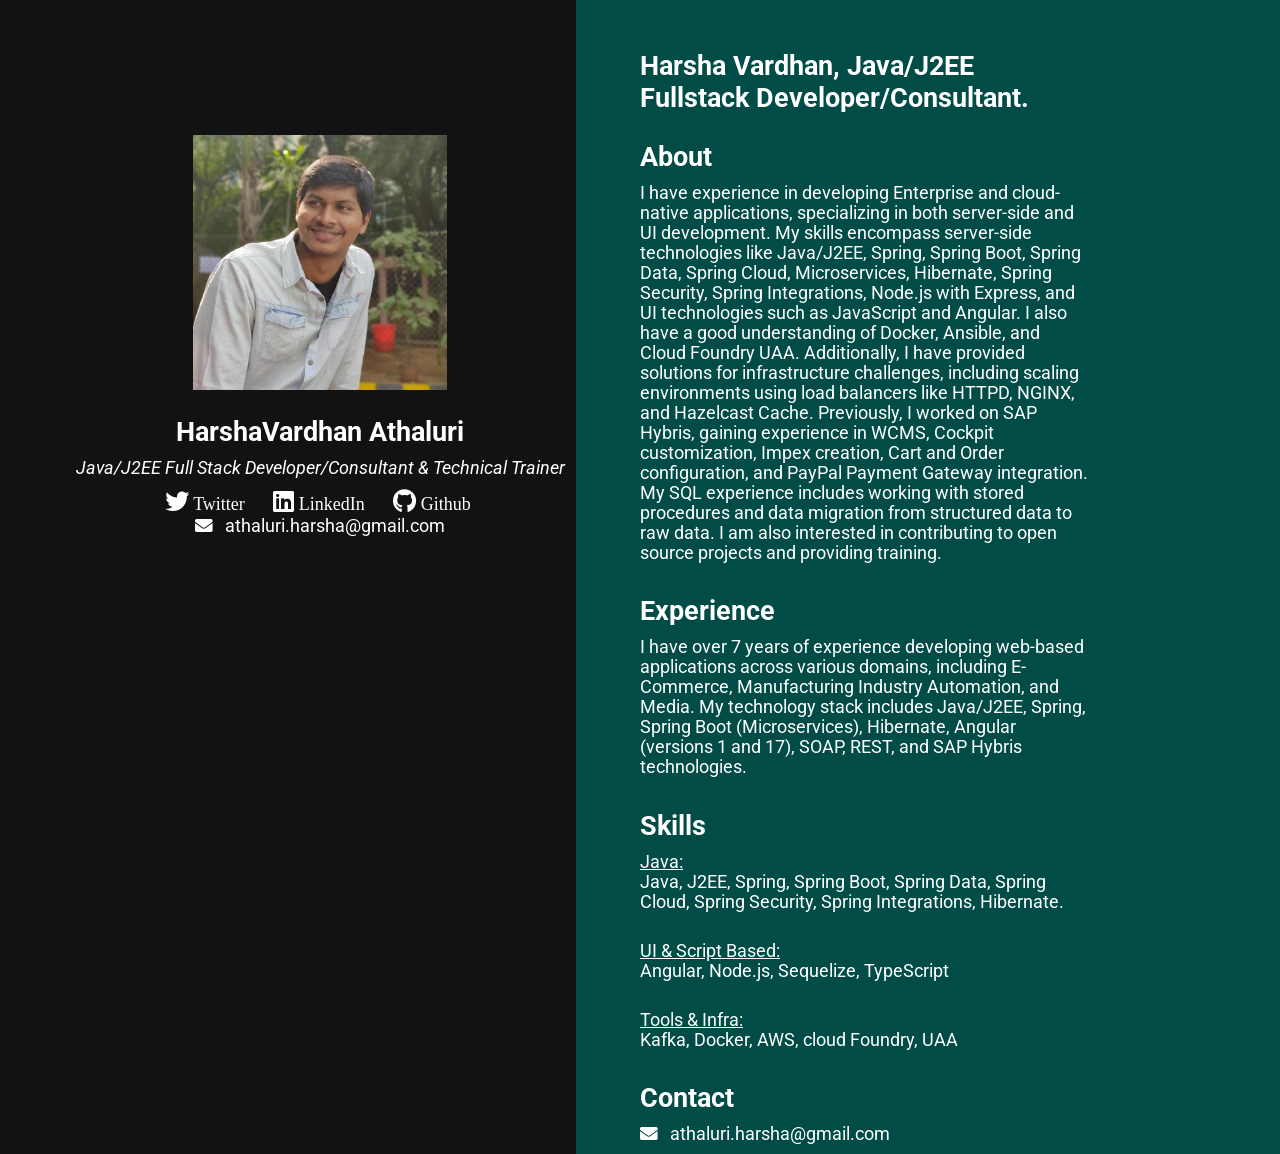
==== index.html @ 3965bd37 "email update" ====
<!DOCTYPE html>
<html lang="en">
<head>
    <meta charset="UTF-8">
    <meta name="viewport" content="width=device-width, initial-scale=1.0">
    <meta http-equiv="X-UA-Compatible" content="ie=edge">
    <link rel="stylesheet" href="https://use.fontawesome.com/releases/v5.4.1/css/all.css" integrity="sha384-5sAR7xN1Nv6T6+dT2mhtzEpVJvfS3NScPQTrOxhwjIuvcA67KV2R5Jz6kr4abQsz" crossorigin="anonymous">
    <link rel="stylesheet" href="style.css">
    <title>Harsha Vardhan Achary Athaluri</title>
</head>
<body>
    <div class="grid-2">
        <div class="section-1">
            <img src="./gitprofile.jpg" height="25%"></br>
            
            <h2>HarshaVardhan Athaluri</h2>
            <p><i>Java/J2EE Full Stack Developer/Consultant & Technical Trainer</i></p>
            <a href="https://twitter.com/HarshaV18578153" target="_blank"><i class="fab fa-twitter"><span class="icontext">&nbsp;Twitter&nbsp;</span></i></a>
            <a href="https://www.linkedin.com/in/harshavardhan-athaluri-java-j2ee-full-stack-developer-096561122/" target="_blank"><i class="fab fa-linkedin"><span class="icontext">&nbsp;LinkedIn&nbsp;</span></i></a>
            <a href="https://github.com/HarshaVardhanAcharyAthaluri" target="_blank"><i class="fab fa-github" ><span class="icontext">&nbsp;Github&nbsp;</span></i></a>
            <p><i class="fa fa-envelope"></i>&nbsp;&nbsp; athaluri.harsha@gmail.com</p>
        </div>
        <div class="section-2">
            <h2>Harsha Vardhan, Java/J2EE Fullstack Developer/Consultant. </h2>
            <h3>About</h3>
              <p>I have experience in developing Enterprise and cloud-native applications, specializing in both server-side and UI development. My skills encompass server-side technologies like Java/J2EE, Spring, Spring Boot, Spring Data, Spring Cloud, Microservices, Hibernate, Spring Security, Spring Integrations, Node.js with Express, and UI technologies such as JavaScript and Angular. I also have a good understanding of Docker, Ansible, and Cloud Foundry UAA. Additionally, I have provided solutions for infrastructure challenges, including scaling environments using load balancers like HTTPD, NGINX, and Hazelcast Cache. Previously, I worked on SAP Hybris, gaining experience in WCMS, Cockpit customization, Impex creation, Cart and Order configuration, and PayPal Payment Gateway integration. My SQL experience includes working with stored procedures and data migration from structured data to raw data. I am also interested in contributing to open source projects and providing training.</p>
            <h2>Experience</h2>
            <p>I have over 7 years of experience developing web-based applications across various domains, including E-Commerce, Manufacturing Industry Automation, and Media. My technology stack includes Java/J2EE, Spring, Spring Boot (Microservices), Hibernate, Angular (versions 1 and 17), SOAP, REST, and SAP Hybris technologies.</p>

            <h2>Skills</h2>
            <p><u>Java:</u></br>
            Java, J2EE, Spring, Spring Boot, Spring Data, Spring Cloud, Spring Security, Spring Integrations, Hibernate.
        </p>
    </br>
        <p><u>UI & Script Based:</u></br>
        Angular, Node.js, Sequelize, TypeScript
        </p>
    </br>
        <p><u>Tools & Infra:</u></br>
            Kafka, Docker, AWS, cloud Foundry, UAA
        </p>
                 <!-- <h2>Projects</h2>
            <a href="#">Project 1</a>
            <a href="#">Project 2</a>
            <a href="#">Project 3</a>
            <a href="#">Project 4</a>
            <a href="#">Project 5</a> -->
            <h2>Contact</h2>
            <p><i class="fa fa-envelope"></i>&nbsp;&nbsp; athaluri.harsha@gmail.com</p>
        </div>
    </div>
</body>
</html>
---- style.css ----
/* global */
@import url('https://fonts.googleapis.com/css?family=Roboto');

.grid-2{
    display: grid;
    grid-template-columns: repeat(2,1fr);
}

body{
    margin: 0;
    padding: 0;
    font-family: 'Roboto', sans-serif;
    background-color: #101214;
    color: #fff;
    width: 100%;
  min-height: 100vh;
  background: linear-gradient(
    to right,
    #101214 0vh 0vw,
    #101214 45vh 45vw,
    #014c47 45vh 45vw,
    #014c47 100vh 100vw
  );
  display: flex;
  justify-content: center;
  align-items: center;

}
.icontext{
    font-size: large;
}
h2,.white{
    color: #fff;
}
h3,.white{
    color: #fff;
}
a{
    color: #fff;
    text-decoration: none;
}
/* section 1 */
.section-1{
    padding-top: 15vh;
    text-align: center;
}

.section-1 p{
    font-size: 1.1rem;
    padding-bottom: 10px;
    margin:0;
}

.section-1 h2{
    font-size: 1.7rem;
    margin-bottom: 10px;
}

.section-1 a{
    font-size: 1.5rem;
    padding: 10px;
}
/* section 2 */
.section-2{
    padding-top: 3vh;
    width: 70%;
}

.section-2 h2{
    font-size: 1.7rem;
    margin-bottom: 10px;
}
.section-2 h3{
    font-size: 1.7rem;
    margin-bottom: 10px;
}
.section-2 p{
    font-size: 1.1rem;
    padding-bottom: 10px;
    margin:0;
}

.section-2 a{
    display: block;
    padding: 5px;
    font-size: 1.2rem;
    padding-left: 0;
    width: 100px;
}
/* animations / utilities */
.section-2 a:hover{
    font-size: 1.3rem;
    color: #fff;
    cursor: pointer;
    transition: 0.2s;
}

.section-1 a:hover{
    color: #fff;
    cursor: pointer;
    transition: 0.3s;
}

.white:hover{
    position: relative;
    padding-left: 10px;
}

/* media queres */
@media(max-width:780px){
    .grid-2{
        grid-template-columns: 1fr;
    }
    .section-1{
        padding:0;
        padding-top: 5rem;
    }
    .section-2{
        padding: 0;
        padding-left: 1.5rem;
        padding-top: 2rem;
		margin-top: -250px;
    }
}
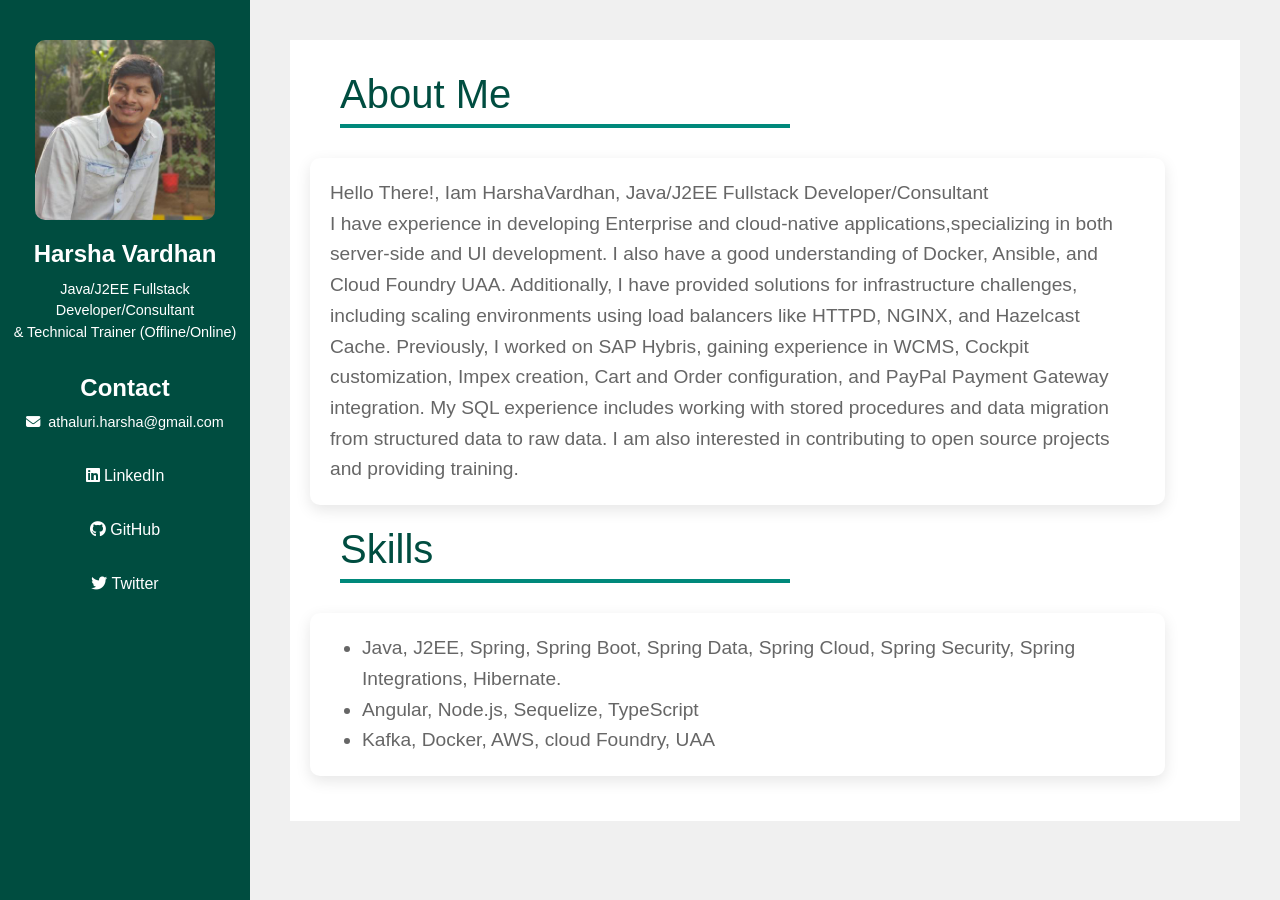
==== commit 85b4113c: "portfolio bootstrap intigration" ====
--- a/index.html
+++ b/index.html
@@ -1,53 +1,59 @@
 <!DOCTYPE html>
 <html lang="en">
 <head>
-    <meta charset="UTF-8">
-    <meta name="viewport" content="width=device-width, initial-scale=1.0">
-    <meta http-equiv="X-UA-Compatible" content="ie=edge">
-    <link rel="stylesheet" href="https://use.fontawesome.com/releases/v5.4.1/css/all.css" integrity="sha384-5sAR7xN1Nv6T6+dT2mhtzEpVJvfS3NScPQTrOxhwjIuvcA67KV2R5Jz6kr4abQsz" crossorigin="anonymous">
-    <link rel="stylesheet" href="style.css">
-    <title>Harsha Vardhan Achary Athaluri</title>
+  <meta charset="UTF-8">
+  <meta name="viewport" content="width=device-width, initial-scale=1.0">
+  <title>Harsha's Portfolio</title>
+  <link href="https://cdn.jsdelivr.net/npm/bootstrap@5.3.0-alpha1/dist/css/bootstrap.min.css" rel="stylesheet">
+  <link rel="stylesheet" href="https://cdnjs.cloudflare.com/ajax/libs/font-awesome/6.1.1/css/all.min.css">
+  <link rel="stylesheet" href="style.css">
 </head>
 <body>
-    <div class="grid-2">
-        <div class="section-1">
-            <img src="./gitprofile.jpg" height="25%"></br>
-            
-            <h2>HarshaVardhan Athaluri</h2>
-            <p><i>Java/J2EE Full Stack Developer/Consultant & Technical Trainer</i></p>
-            <a href="https://twitter.com/HarshaV18578153" target="_blank"><i class="fab fa-twitter"><span class="icontext">&nbsp;Twitter&nbsp;</span></i></a>
-            <a href="https://www.linkedin.com/in/harshavardhan-athaluri-java-j2ee-full-stack-developer-096561122/" target="_blank"><i class="fab fa-linkedin"><span class="icontext">&nbsp;LinkedIn&nbsp;</span></i></a>
-            <a href="https://github.com/HarshaVardhanAcharyAthaluri" target="_blank"><i class="fab fa-github" ><span class="icontext">&nbsp;Github&nbsp;</span></i></a>
-            <p><i class="fa fa-envelope"></i>&nbsp;&nbsp; athaluri.harsha@gmail.com</p>
+
+  <!-- Sidebar Profile Section -->
+  <div class="side-profile">
+    <img src="gitprofile.jpg" alt="Profile Picture">
+    <h1>Harsha Vardhan</h1>
+    <p>Java/J2EE Fullstack Developer/Consultant </br>& Technical Trainer (Offline/Online)</p>
+    <div class="social-icons">
+      <h1>Contact</h1>
+      <p><i class="fas fa-envelope"></i>&nbsp; athaluri.harsha@gmail.com</p>
+      <p><a href="https://www.linkedin.com/in/harshavardhan-athaluri-java-j2ee-full-stack-developer-096561122/" target="_blank"><i class="fab fa-linkedin"></i>&nbsp;LinkedIn</a></p>
+      <p><a href="https://github.com/HarshaVardhanAcharyAthaluri" target="_blank"><i class="fab fa-github"></i>&nbsp;GitHub</a></p>
+      <p><a href="https://x.com/HarshaV18578153" target="_blank"><i class="fab fa-twitter"></i>&nbsp;Twitter</a></p>
+    </div>
+  </div>
+
+  <!-- Main Content Section -->
+  <div class="main-content">
+    
+    <!-- About Me Section -->
+    <section id="about">
+      <h2>About Me</h2>
+      <div class="experience-item">
+      <p>Hello There!, Iam HarshaVardhan, Java/J2EE Fullstack Developer/Consultant</br>
+        I have experience in developing Enterprise and cloud-native applications,specializing in both server-side and UI development.
+        I also have a good understanding of Docker, Ansible, and Cloud Foundry UAA. Additionally, 
+        I have provided solutions for infrastructure challenges, including scaling environments using load balancers like HTTPD, NGINX, and Hazelcast Cache. Previously, I worked on SAP Hybris, gaining experience in WCMS, Cockpit customization, Impex creation, Cart and Order configuration, and PayPal Payment Gateway integration. My SQL experience includes working with stored procedures and data migration from structured data to raw data. I am also interested in contributing to open source projects and providing training.
+    </p>
+    </div>
+        <h2>Skills</h2>
+        <div class="experience-item">
+        <p>
+            <ul>
+                <li>
+                    Java, J2EE, Spring, Spring Boot, Spring Data, Spring Cloud, Spring Security, Spring Integrations, Hibernate.
+                </li>
+                <li>
+                    Angular, Node.js, Sequelize, TypeScript
+                </li>
+                <li>
+                    Kafka, Docker, AWS, cloud Foundry, UAA
+                </li>
+            </ul>
+        </p>
         </div>
-        <div class="section-2">
-            <h2>Harsha Vardhan, Java/J2EE Fullstack Developer/Consultant. </h2>
-            <h3>About</h3>
-              <p>I have experience in developing Enterprise and cloud-native applications, specializing in both server-side and UI development. My skills encompass server-side technologies like Java/J2EE, Spring, Spring Boot, Spring Data, Spring Cloud, Microservices, Hibernate, Spring Security, Spring Integrations, Node.js with Express, and UI technologies such as JavaScript and Angular. I also have a good understanding of Docker, Ansible, and Cloud Foundry UAA. Additionally, I have provided solutions for infrastructure challenges, including scaling environments using load balancers like HTTPD, NGINX, and Hazelcast Cache. Previously, I worked on SAP Hybris, gaining experience in WCMS, Cockpit customization, Impex creation, Cart and Order configuration, and PayPal Payment Gateway integration. My SQL experience includes working with stored procedures and data migration from structured data to raw data. I am also interested in contributing to open source projects and providing training.</p>
-            <h2>Experience</h2>
-            <p>I have over 7 years of experience developing web-based applications across various domains, including E-Commerce, Manufacturing Industry Automation, and Media. My technology stack includes Java/J2EE, Spring, Spring Boot (Microservices), Hibernate, Angular (versions 1 and 17), SOAP, REST, and SAP Hybris technologies.</p>
-
-            <h2>Skills</h2>
-            <p><u>Java:</u></br>
-            Java, J2EE, Spring, Spring Boot, Spring Data, Spring Cloud, Spring Security, Spring Integrations, Hibernate.
-        </p>
-    </br>
-        <p><u>UI & Script Based:</u></br>
-        Angular, Node.js, Sequelize, TypeScript
-        </p>
-    </br>
-        <p><u>Tools & Infra:</u></br>
-            Kafka, Docker, AWS, cloud Foundry, UAA
-        </p>
-                 <!-- <h2>Projects</h2>
-            <a href="#">Project 1</a>
-            <a href="#">Project 2</a>
-            <a href="#">Project 3</a>
-            <a href="#">Project 4</a>
-            <a href="#">Project 5</a> -->
-            <h2>Contact</h2>
-            <p><i class="fa fa-envelope"></i>&nbsp;&nbsp; athaluri.harsha@gmail.com</p>
-        </div>
-    </div>
+    </section>
+  </div>
 </body>
 </html>
--- a/style.css
+++ b/style.css
@@ -1,124 +1,183 @@
-/* global */
-@import url('https://fonts.googleapis.com/css?family=Roboto');
-
-.grid-2{
-    display: grid;
-    grid-template-columns: repeat(2,1fr);
-}
-
-body{
+body {
+    font-family: 'Poppins', sans-serif;
+    scroll-behavior: smooth;
+    color: #333;
+    background-color: #f0f0f0;
     margin: 0;
     padding: 0;
-    font-family: 'Roboto', sans-serif;
-    background-color: #101214;
-    color: #fff;
-    width: 100%;
-  min-height: 100vh;
-  background: linear-gradient(
-    to right,
-    #101214 0vh 0vw,
-    #101214 45vh 45vw,
-    #014c47 45vh 45vw,
-    #014c47 100vh 100vw
-  );
-  display: flex;
-  justify-content: center;
-  align-items: center;
+  }
 
-}
-.icontext{
-    font-size: large;
-}
-h2,.white{
-    color: #fff;
-}
-h3,.white{
-    color: #fff;
-}
-a{
-    color: #fff;
+  /* Layout with Profile Picture and Name on the Left */
+  .side-profile {
+    position: fixed;
+    top: 0;
+    left: 0;
+    height: 100%;
+    width: 250px;
+    background-color: #004d40;
+    display: flex;
+    flex-direction: column;
+    align-items: center;
+    padding-top: 40px;
+    color: white;
+  }
+  .side-profile img {
+    width: 180px; /* Bigger square image */
+    height: 180px;
+    border-radius: 10px; /* Square image with soft rounded corners */
+    margin-bottom: 20px;
+    transition: transform 0.3s ease;
+  }
+  .side-profile img:hover {
+    transform: scale(1.1);
+  }
+  .side-profile h1 {
+    font-size: 1.5rem;
+    font-weight: bold;
+    text-align: center;
+    margin-bottom: 10px;
+  }
+  .side-profile p {
+    text-align: center;
+    margin-bottom: 30px;
+    font-size: 0.9rem;
+  }
+
+  /* Social Media Icons */
+  .social-icons a {
     text-decoration: none;
-}
-/* section 1 */
-.section-1{
-    padding-top: 15vh;
+    font-size: 1rem;
+    color: white;
+    margin: 0 10px;
+    transition: color 0.3s ease, transform 0.3s ease;
+    
+  }
+  .social-icons a:hover {
+    color: #00897b;
+    transform: scale(1.2);
+  }
+
+  /* Main Content Section */
+  .main-content {
+    margin-left: 250px;
+    padding: 40px;
+  }
+  
+  /* Section Layout */
+  section {
+    padding: 50px 0;
+  }
+  h2 {
+    text-align: left;
+    font-size: 2.5rem;
+    margin-bottom: 40px;
+    position: relative;
+    color: #004d40;
+    margin-left:50px
+  }
+  h2::after {
+    content: '';
+    width: 50%;
+    height: 4px;
+    background: #00897b;
+    position: absolute;
+    left: 25%;
+    bottom: -10px;
+    transform: translateX(-50%);
+  }
+
+  /* About Me Section */
+  #about {
+    background-color: white;
+    padding-bottom: 25px;
+    padding-top: 30px;
+    text-align: left;
+  }
+  #about p {
+    font-size: 1.2rem;
+    line-height: 1.6;
+    max-width: 1020px;
+    margin: 0 auto;
+    color: #666;
+    
+  }
+  #about ul {
+    font-size: 1.2rem;
+    line-height: 1.6;
+    max-width: 1020px;
+    margin: 0 auto;
+    color: #666;
+  }
+
+  /* Skills Section */
+  #skills {
+    background-color: #004d40;
+    color: white;
+  }
+  .skill-box {
+    background-color: #00695c;
+    padding: 15px;
+    border-radius: 10px;
+    margin-bottom: 20px;
+    transition: transform 0.3s ease, background-color 0.3s ease;
+  }
+  .skill-box:hover {
+    transform: translateY(-10px);
+    background-color: #00897b;
+  }
+  .skill-bar {
+    background-color: white;
+    height: 25px;
+    border-radius: 5px;
+    margin-top: 10px;
+    transition: width 0.3s ease;
+  }
+
+  /* Experience Section */
+  #experience {
+    background-color: #f4f4f4;
+    text-align: left;
+    padding-bottom: 25px;
+    padding-top: 30px;
+  }
+  .experience-item {
+    margin-left: 20px;
+    width: 90%;
+    background-color: white;
+    padding: 20px;
+    border-radius: 10px;
+    margin-bottom: 20px;
+    box-shadow: 0 5px 15px rgba(0,0,0,0.1);
+    transition: box-shadow 0.3s ease, transform 0.3s ease;
+  }
+  .experience-item:hover {
+    box-shadow: 0 8px 20px rgba(0,0,0,0.15);
+   /* transform: translateY(-10px) translateX(10px);*/
+  }
+
+  /* Footer */
+  footer {
     text-align: center;
-}
+    padding: 30px;
+    background-color: #004d40;
+    color: white;
+    margin-top: 50px;
+  }
+  footer p {
+    margin: 0;
+    font-size: 1rem;
+  }
 
-.section-1 p{
-    font-size: 1.1rem;
-    padding-bottom: 10px;
-    margin:0;
-}
-
-.section-1 h2{
-    font-size: 1.7rem;
-    margin-bottom: 10px;
-}
-
-.section-1 a{
-    font-size: 1.5rem;
-    padding: 10px;
-}
-/* section 2 */
-.section-2{
-    padding-top: 3vh;
-    width: 70%;
-}
-
-.section-2 h2{
-    font-size: 1.7rem;
-    margin-bottom: 10px;
-}
-.section-2 h3{
-    font-size: 1.7rem;
-    margin-bottom: 10px;
-}
-.section-2 p{
-    font-size: 1.1rem;
-    padding-bottom: 10px;
-    margin:0;
-}
-
-.section-2 a{
-    display: block;
-    padding: 5px;
-    font-size: 1.2rem;
-    padding-left: 0;
-    width: 100px;
-}
-/* animations / utilities */
-.section-2 a:hover{
-    font-size: 1.3rem;
-    color: #fff;
-    cursor: pointer;
-    transition: 0.2s;
-}
-
-.section-1 a:hover{
-    color: #fff;
-    cursor: pointer;
-    transition: 0.3s;
-}
-
-.white:hover{
-    position: relative;
-    padding-left: 10px;
-}
-
-/* media queres */
-@media(max-width:780px){
-    .grid-2{
-        grid-template-columns: 1fr;
+  /* Responsive Design */
+  @media (max-width: 768px) {
+    .side-profile {
+      width: 100%;
+      height: auto;
+      padding-bottom: 20px;
+      position: relative;
     }
-    .section-1{
-        padding:0;
-        padding-top: 5rem;
+    .main-content {
+      margin-left: 0;
+      padding: 20px;
     }
-    .section-2{
-        padding: 0;
-        padding-left: 1.5rem;
-        padding-top: 2rem;
-		margin-top: -250px;
-    }
-}+  }
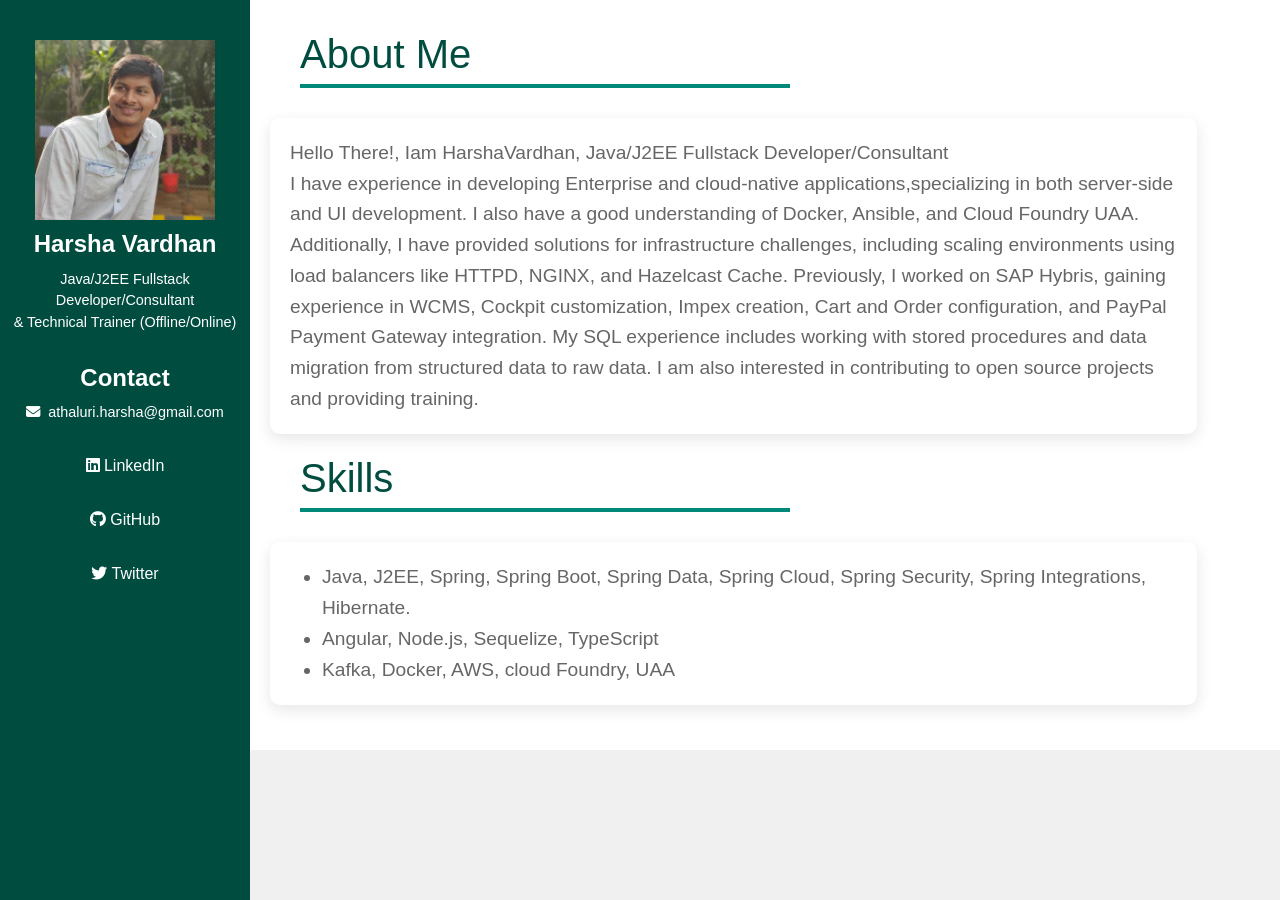
==== commit d344ddae: "square image" ====
--- a/index.html
+++ b/index.html
@@ -28,7 +28,7 @@
   <div class="main-content">
     
     <!-- About Me Section -->
-    <section id="about">
+  <section id="about">
       <h2>About Me</h2>
       <div class="experience-item">
       <p>Hello There!, Iam HarshaVardhan, Java/J2EE Fullstack Developer/Consultant</br>
--- a/style.css
+++ b/style.css
@@ -22,14 +22,9 @@
     color: white;
   }
   .side-profile img {
-    width: 180px; /* Bigger square image */
+    width: 180px; 
     height: 180px;
-    border-radius: 10px; /* Square image with soft rounded corners */
-    margin-bottom: 20px;
-    transition: transform 0.3s ease;
-  }
-  .side-profile img:hover {
-    transform: scale(1.1);
+    margin-bottom: 10px;
   }
   .side-profile h1 {
     font-size: 1.5rem;
@@ -60,7 +55,6 @@
   /* Main Content Section */
   .main-content {
     margin-left: 250px;
-    padding: 40px;
   }
   
   /* Section Layout */
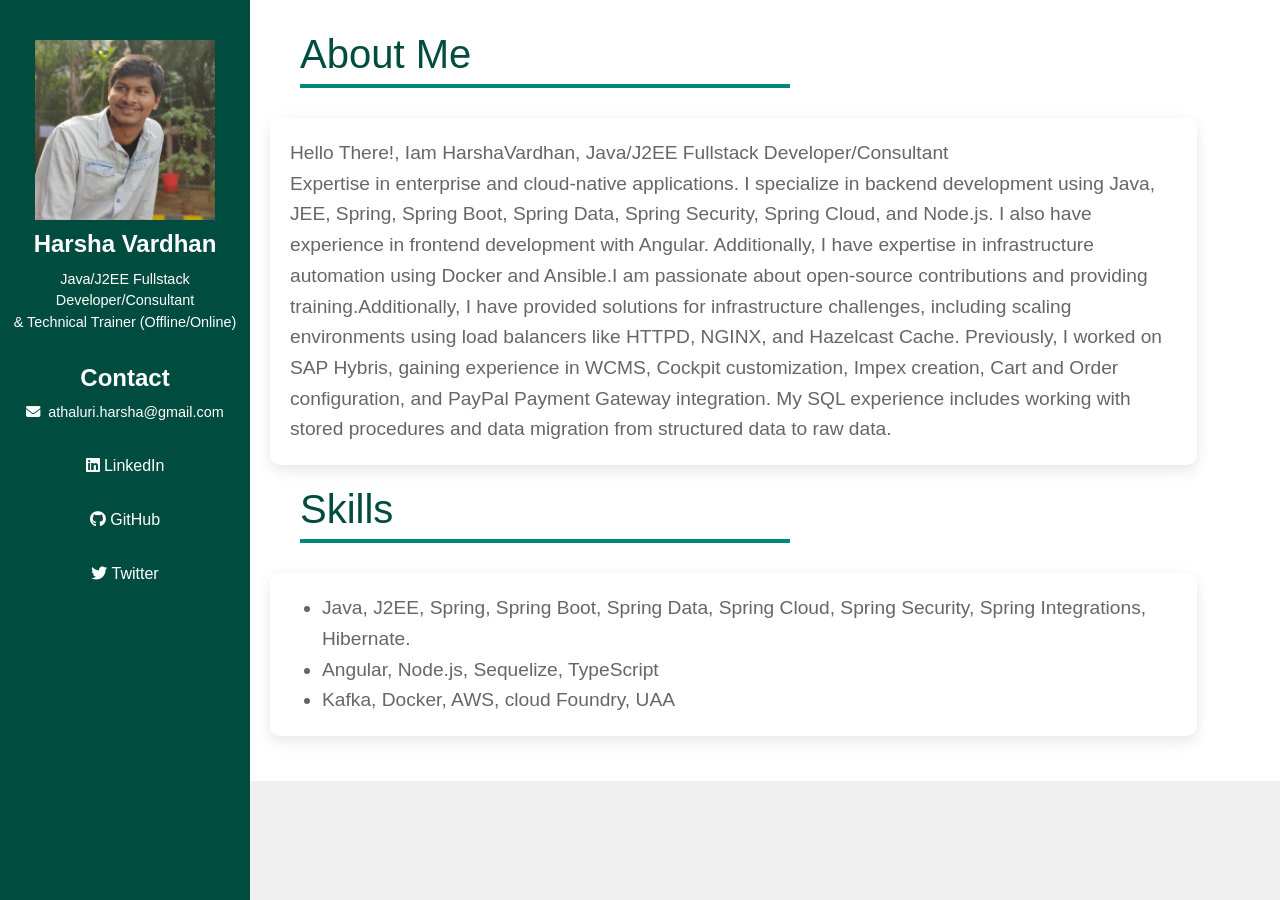
==== commit 931c8dec: "Update index.html" ====
--- a/index.html
+++ b/index.html
@@ -20,7 +20,7 @@
       <p><i class="fas fa-envelope"></i>&nbsp; athaluri.harsha@gmail.com</p>
       <p><a href="https://www.linkedin.com/in/harshavardhan-athaluri-java-j2ee-full-stack-developer-096561122/" target="_blank"><i class="fab fa-linkedin"></i>&nbsp;LinkedIn</a></p>
       <p><a href="https://github.com/HarshaVardhanAcharyAthaluri" target="_blank"><i class="fab fa-github"></i>&nbsp;GitHub</a></p>
-      <p><a href="https://x.com/HarshaV18578153" target="_blank"><i class="fab fa-twitter"></i>&nbsp;Twitter</a></p>
+      <p><a href="https://x.com/HarshaAthaluri" target="_blank"><i class="fab fa-twitter"></i>&nbsp;Twitter</a></p>
     </div>
   </div>
 
@@ -32,9 +32,8 @@
       <h2>About Me</h2>
       <div class="experience-item">
       <p>Hello There!, Iam HarshaVardhan, Java/J2EE Fullstack Developer/Consultant</br>
-        I have experience in developing Enterprise and cloud-native applications,specializing in both server-side and UI development.
-        I also have a good understanding of Docker, Ansible, and Cloud Foundry UAA. Additionally, 
-        I have provided solutions for infrastructure challenges, including scaling environments using load balancers like HTTPD, NGINX, and Hazelcast Cache. Previously, I worked on SAP Hybris, gaining experience in WCMS, Cockpit customization, Impex creation, Cart and Order configuration, and PayPal Payment Gateway integration. My SQL experience includes working with stored procedures and data migration from structured data to raw data. I am also interested in contributing to open source projects and providing training.
+        Expertise in enterprise and cloud-native applications. I specialize in backend development using Java, JEE, Spring, Spring Boot, Spring Data, Spring Security, Spring Cloud, and Node.js. I also have experience in frontend development with Angular. Additionally, I have expertise in infrastructure automation using Docker and Ansible.I am passionate about open-source contributions and providing training.Additionally, 
+        I have provided solutions for infrastructure challenges, including scaling environments using load balancers like HTTPD, NGINX, and Hazelcast Cache. Previously, I worked on SAP Hybris, gaining experience in WCMS, Cockpit customization, Impex creation, Cart and Order configuration, and PayPal Payment Gateway integration. My SQL experience includes working with stored procedures and data migration from structured data to raw data.
     </p>
     </div>
         <h2>Skills</h2>
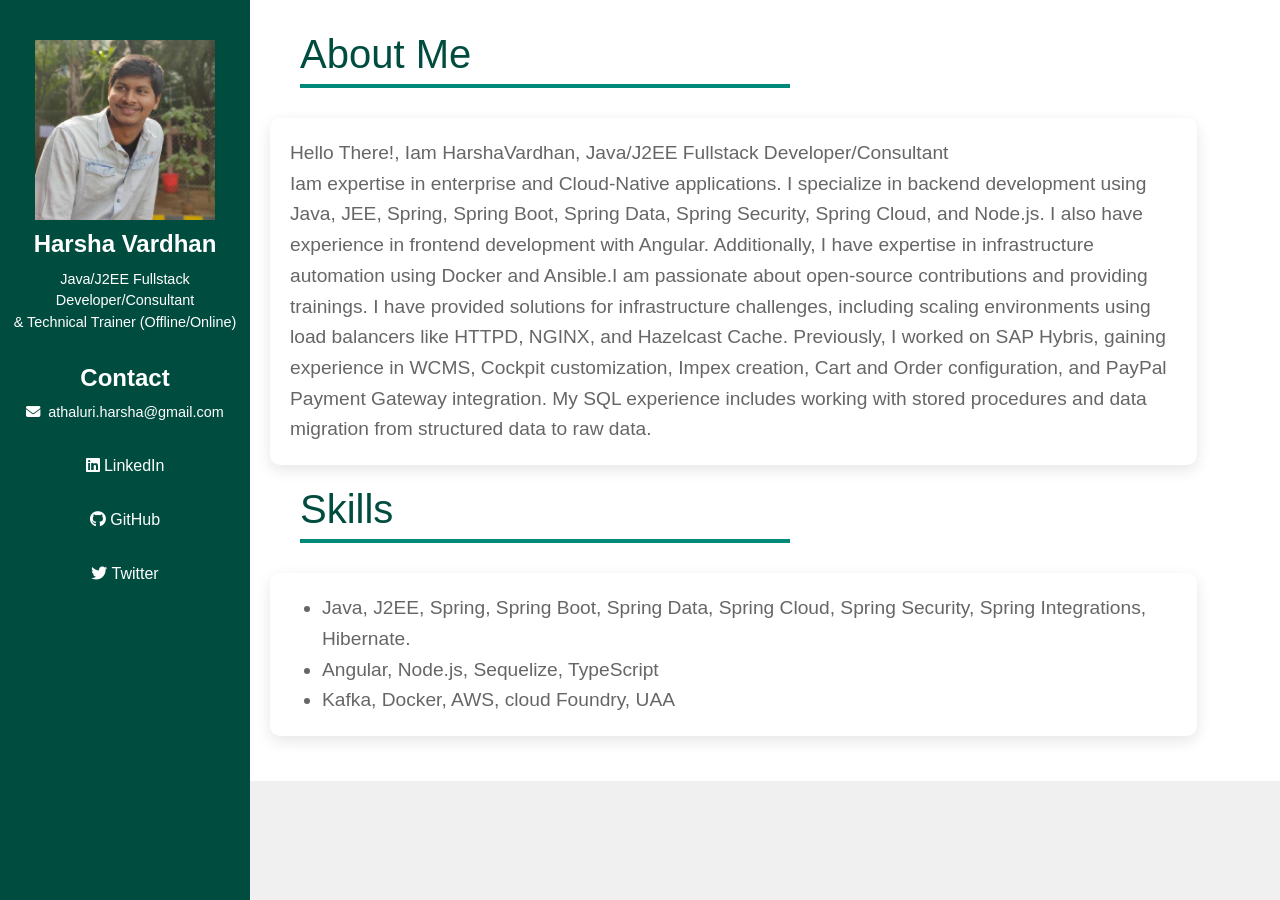
==== commit fabbb425: "Update index.html" ====
--- a/index.html
+++ b/index.html
@@ -32,7 +32,7 @@
       <h2>About Me</h2>
       <div class="experience-item">
       <p>Hello There!, Iam HarshaVardhan, Java/J2EE Fullstack Developer/Consultant</br>
-        Expertise in enterprise and cloud-native applications. I specialize in backend development using Java, JEE, Spring, Spring Boot, Spring Data, Spring Security, Spring Cloud, and Node.js. I also have experience in frontend development with Angular. Additionally, I have expertise in infrastructure automation using Docker and Ansible.I am passionate about open-source contributions and providing training.Additionally, 
+        Iam expertise in enterprise and Cloud-Native applications. I specialize in backend development using Java, JEE, Spring, Spring Boot, Spring Data, Spring Security, Spring Cloud, and Node.js. I also have experience in frontend development with Angular. Additionally, I have expertise in infrastructure automation using Docker and Ansible.I am passionate about open-source contributions and providing trainings.
         I have provided solutions for infrastructure challenges, including scaling environments using load balancers like HTTPD, NGINX, and Hazelcast Cache. Previously, I worked on SAP Hybris, gaining experience in WCMS, Cockpit customization, Impex creation, Cart and Order configuration, and PayPal Payment Gateway integration. My SQL experience includes working with stored procedures and data migration from structured data to raw data.
     </p>
     </div>
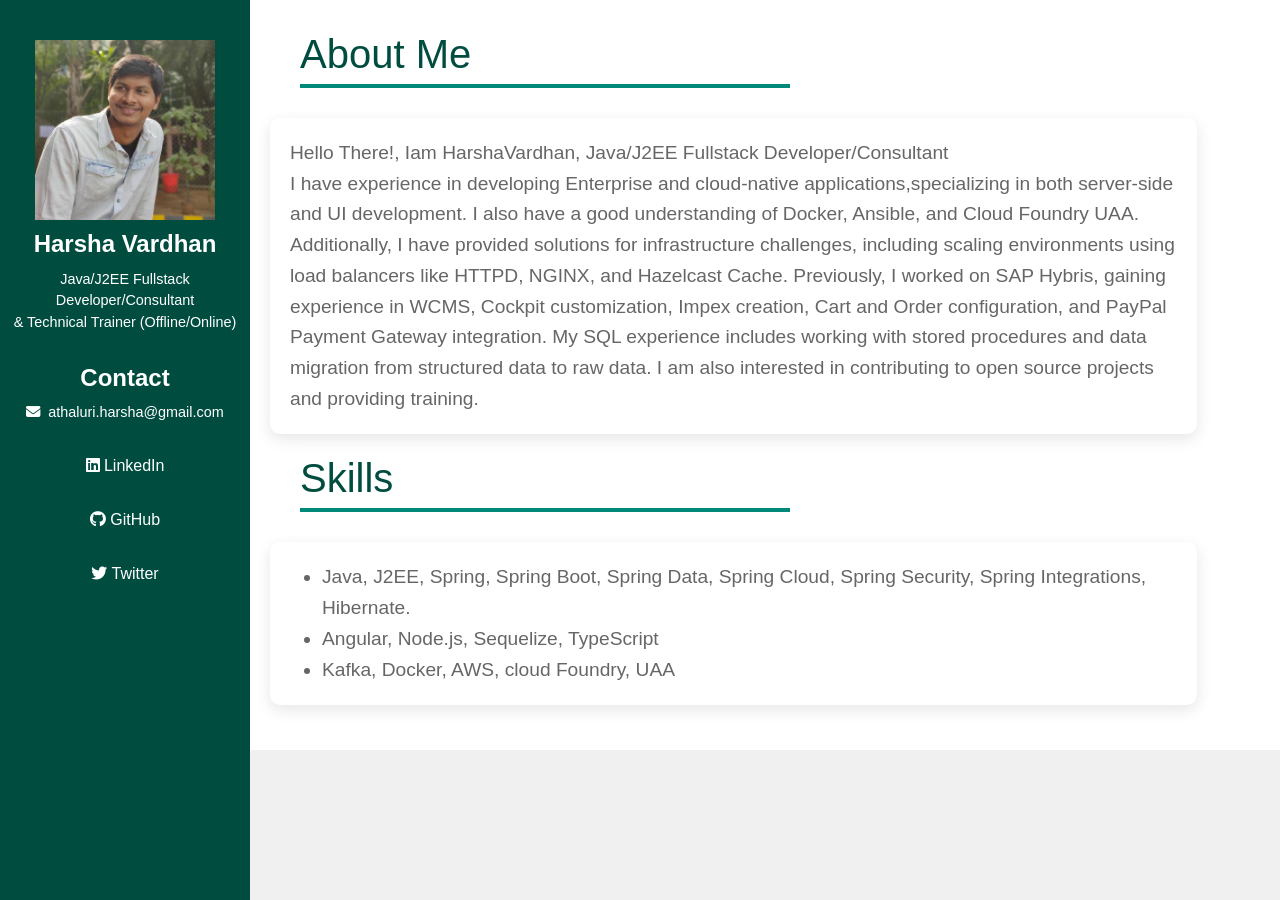
==== commit d5888d87: "linkedin update" ====
--- a/index.html
+++ b/index.html
@@ -18,7 +18,7 @@
     <div class="social-icons">
       <h1>Contact</h1>
       <p><i class="fas fa-envelope"></i>&nbsp; athaluri.harsha@gmail.com</p>
-      <p><a href="https://www.linkedin.com/in/harshavardhan-athaluri-java-j2ee-full-stack-developer-096561122/" target="_blank"><i class="fab fa-linkedin"></i>&nbsp;LinkedIn</a></p>
+      <p><a href="https://www.linkedin.com/in/harshavardhan-athaluri-096561122/" target="_blank"><i class="fab fa-linkedin"></i>&nbsp;LinkedIn</a></p>
       <p><a href="https://github.com/HarshaVardhanAcharyAthaluri" target="_blank"><i class="fab fa-github"></i>&nbsp;GitHub</a></p>
       <p><a href="https://x.com/HarshaAthaluri" target="_blank"><i class="fab fa-twitter"></i>&nbsp;Twitter</a></p>
     </div>
@@ -32,8 +32,9 @@
       <h2>About Me</h2>
       <div class="experience-item">
       <p>Hello There!, Iam HarshaVardhan, Java/J2EE Fullstack Developer/Consultant</br>
-        Iam expertise in enterprise and Cloud-Native applications. I specialize in backend development using Java, JEE, Spring, Spring Boot, Spring Data, Spring Security, Spring Cloud, and Node.js. I also have experience in frontend development with Angular. Additionally, I have expertise in infrastructure automation using Docker and Ansible.I am passionate about open-source contributions and providing trainings.
-        I have provided solutions for infrastructure challenges, including scaling environments using load balancers like HTTPD, NGINX, and Hazelcast Cache. Previously, I worked on SAP Hybris, gaining experience in WCMS, Cockpit customization, Impex creation, Cart and Order configuration, and PayPal Payment Gateway integration. My SQL experience includes working with stored procedures and data migration from structured data to raw data.
+        I have experience in developing Enterprise and cloud-native applications,specializing in both server-side and UI development.
+        I also have a good understanding of Docker, Ansible, and Cloud Foundry UAA. Additionally, 
+        I have provided solutions for infrastructure challenges, including scaling environments using load balancers like HTTPD, NGINX, and Hazelcast Cache. Previously, I worked on SAP Hybris, gaining experience in WCMS, Cockpit customization, Impex creation, Cart and Order configuration, and PayPal Payment Gateway integration. My SQL experience includes working with stored procedures and data migration from structured data to raw data. I am also interested in contributing to open source projects and providing training.
     </p>
     </div>
         <h2>Skills</h2>
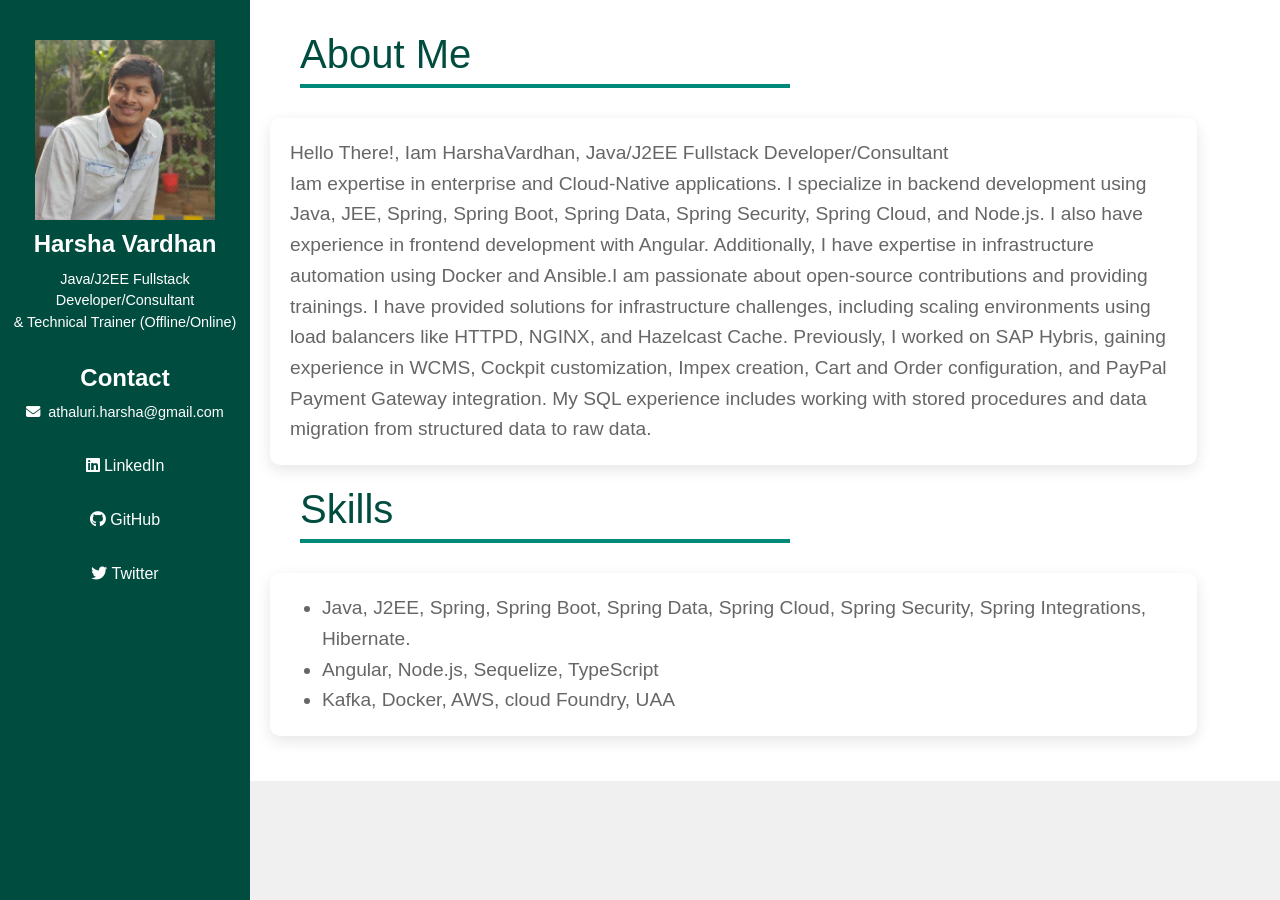
==== commit 9bdc333d: "Merge branch 'master' of https://github.com/HarshaVardhanAcharyAthaluri/HarshaVardhanAcharyAthaluri." ====
--- a/index.html
+++ b/index.html
@@ -32,9 +32,8 @@
       <h2>About Me</h2>
       <div class="experience-item">
       <p>Hello There!, Iam HarshaVardhan, Java/J2EE Fullstack Developer/Consultant</br>
-        I have experience in developing Enterprise and cloud-native applications,specializing in both server-side and UI development.
-        I also have a good understanding of Docker, Ansible, and Cloud Foundry UAA. Additionally, 
-        I have provided solutions for infrastructure challenges, including scaling environments using load balancers like HTTPD, NGINX, and Hazelcast Cache. Previously, I worked on SAP Hybris, gaining experience in WCMS, Cockpit customization, Impex creation, Cart and Order configuration, and PayPal Payment Gateway integration. My SQL experience includes working with stored procedures and data migration from structured data to raw data. I am also interested in contributing to open source projects and providing training.
+        Iam expertise in enterprise and Cloud-Native applications. I specialize in backend development using Java, JEE, Spring, Spring Boot, Spring Data, Spring Security, Spring Cloud, and Node.js. I also have experience in frontend development with Angular. Additionally, I have expertise in infrastructure automation using Docker and Ansible.I am passionate about open-source contributions and providing trainings.
+        I have provided solutions for infrastructure challenges, including scaling environments using load balancers like HTTPD, NGINX, and Hazelcast Cache. Previously, I worked on SAP Hybris, gaining experience in WCMS, Cockpit customization, Impex creation, Cart and Order configuration, and PayPal Payment Gateway integration. My SQL experience includes working with stored procedures and data migration from structured data to raw data.
     </p>
     </div>
         <h2>Skills</h2>
